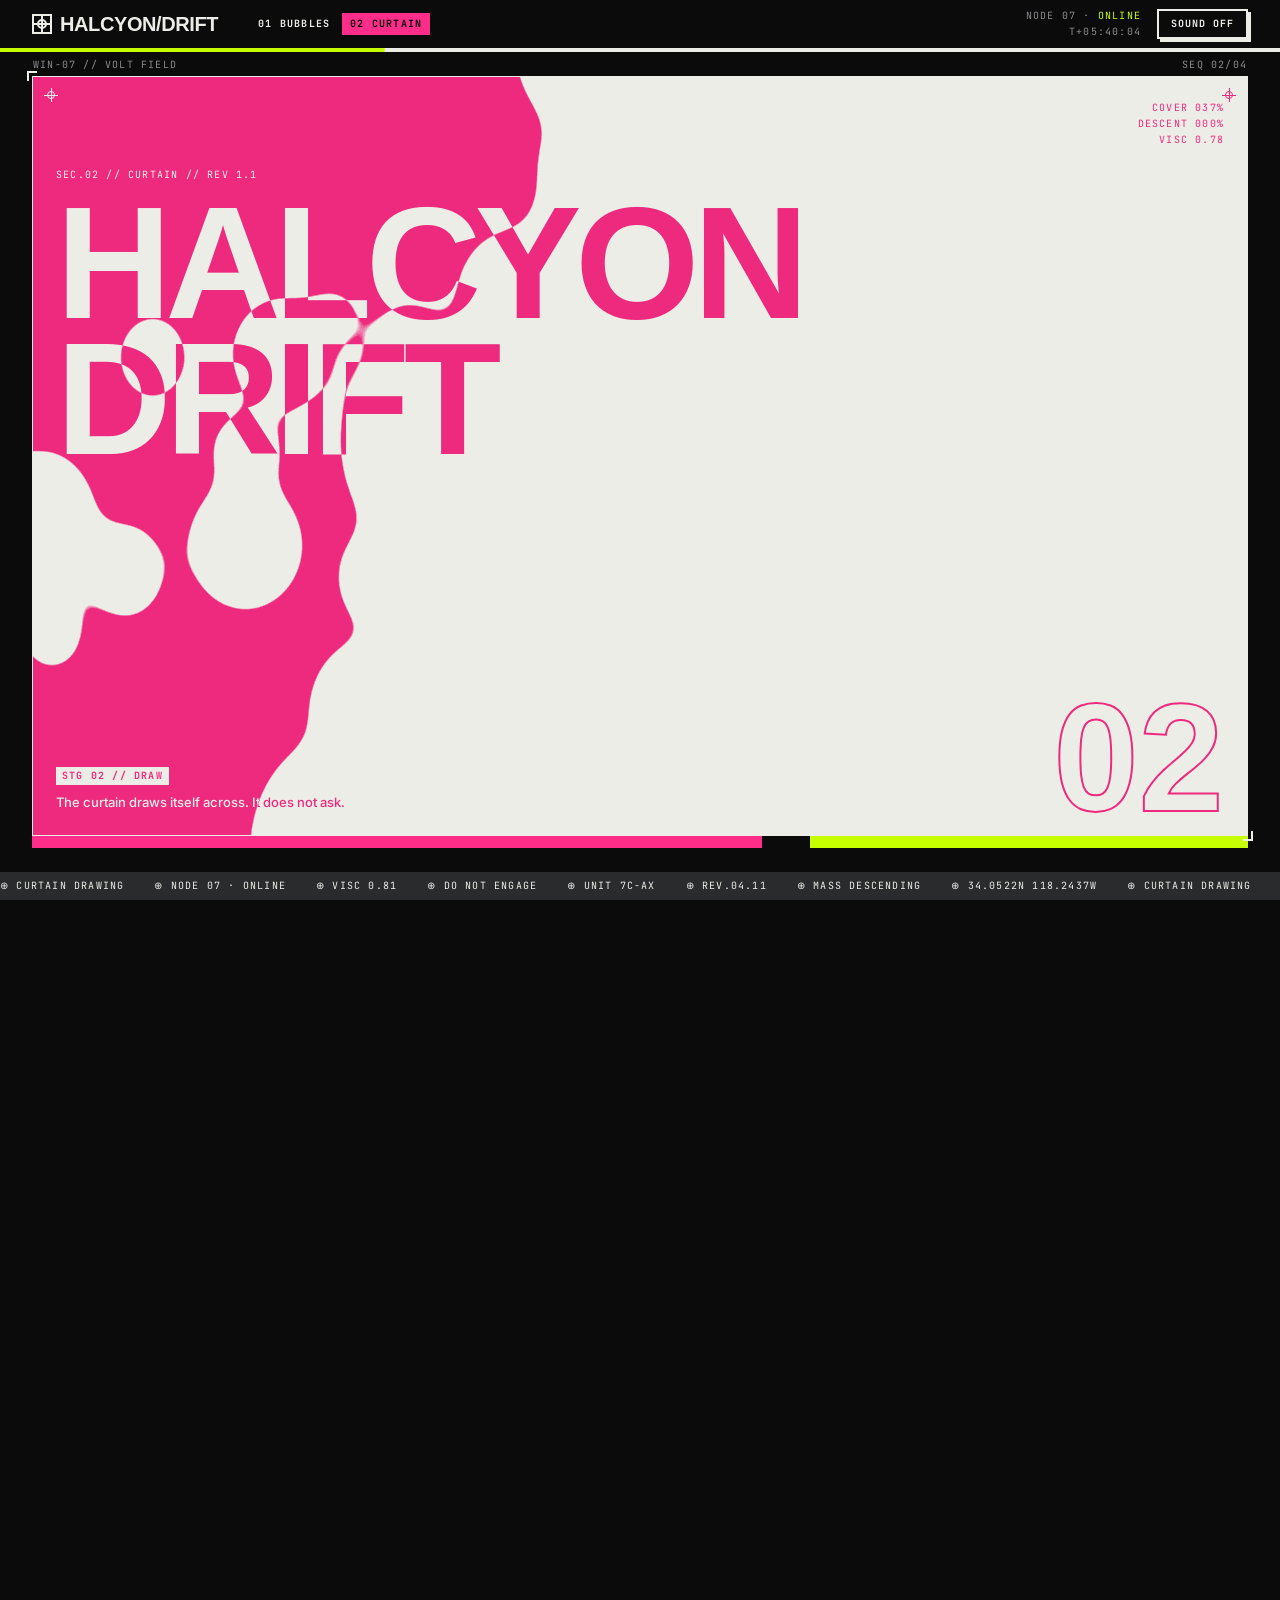
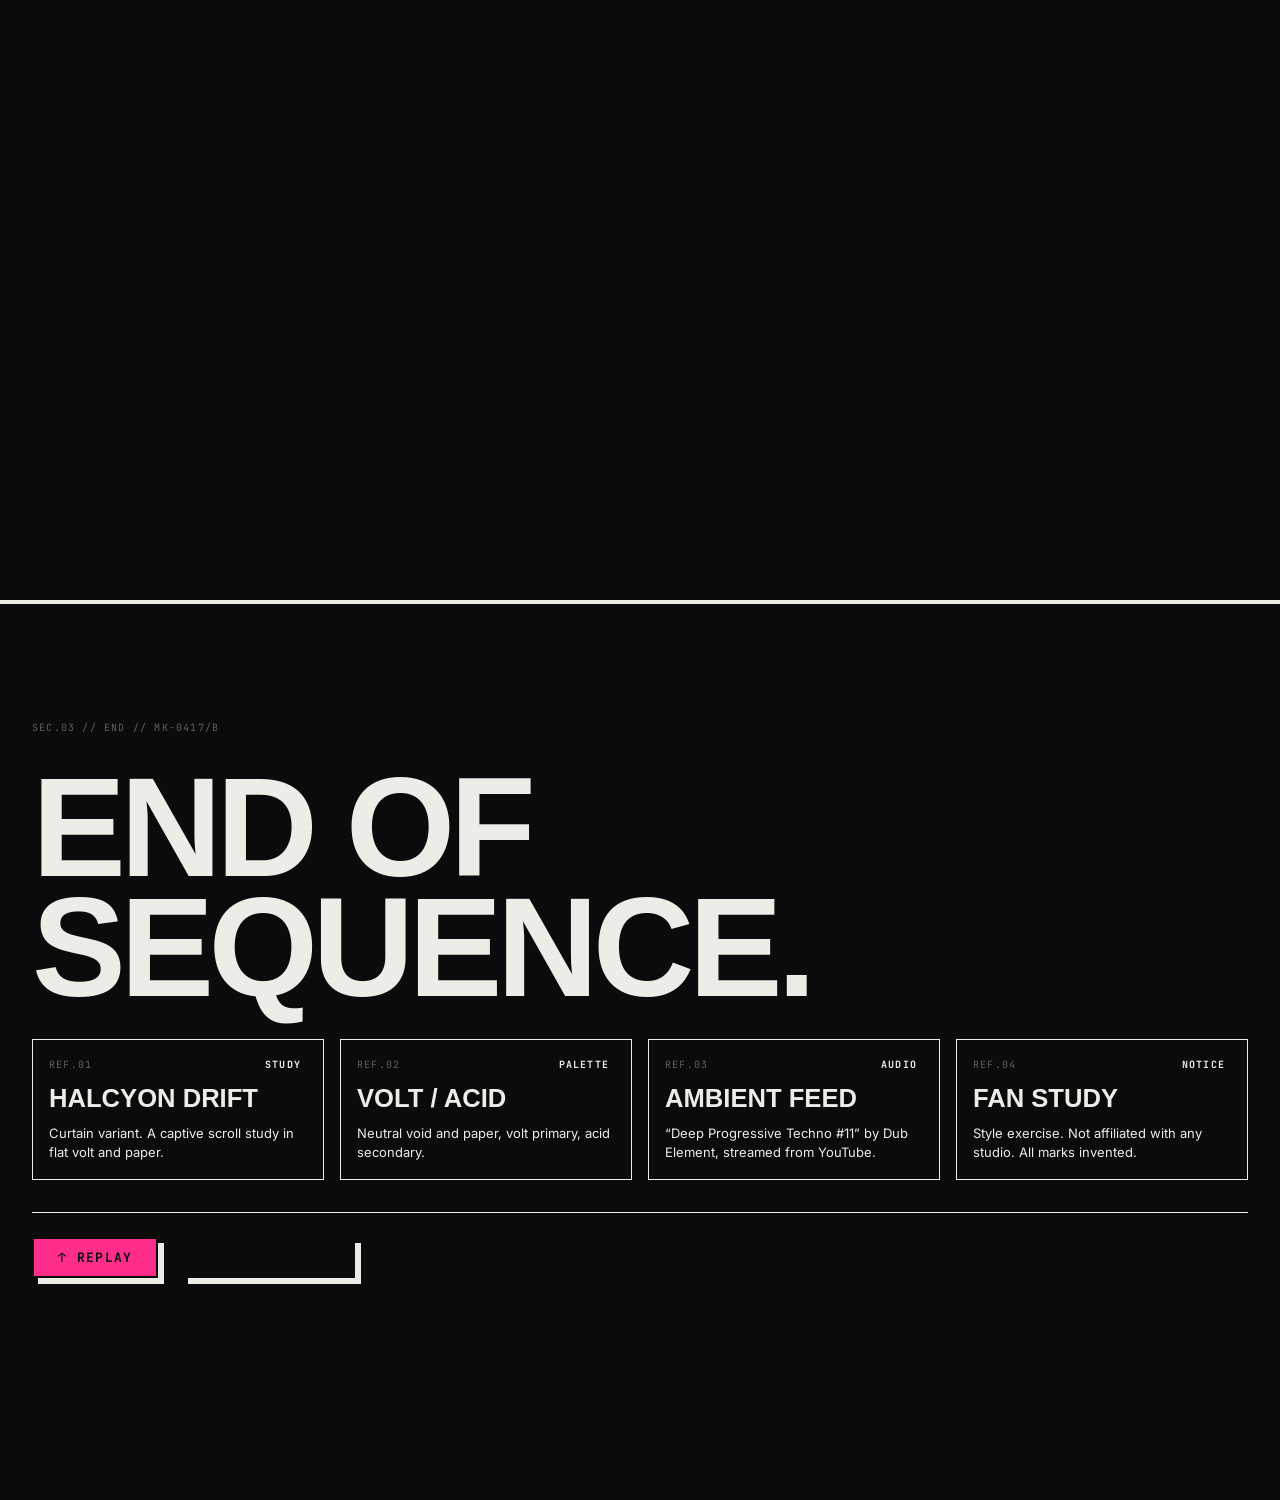
==== curtain/index.html @ 118d5974 "Restructure into bubbles/ and curtain/; restyle curtain to Graphic Realism guide - bubbles/: origina" ====
<!doctype html>
<html lang="en" class="no-js">
<head>
<meta charset="utf-8">
<meta name="viewport" content="width=device-width, initial-scale=1">
<title>Halcyon Drift — Curtain</title>
<meta name="description" content="Captive scroll sequence: a paper-white lava curtain draws across a volt window. Graphic Realism style study.">
<script>document.documentElement.classList.replace("no-js", "js");</script>

<!-- Display type is system Helvetica (see tokens.css); only body + mono are loaded -->
<link rel="preconnect" href="https://fonts.googleapis.com">
<link rel="preconnect" href="https://fonts.gstatic.com" crossorigin>
<link href="https://fonts.googleapis.com/css2?family=Inter:wght@400;500&family=JetBrains+Mono:wght@400;700&display=swap" rel="stylesheet">

<link rel="stylesheet" href="styles/tokens.css">
<link rel="stylesheet" href="styles/base.css">
<link rel="stylesheet" href="styles/components.css">
<link rel="stylesheet" href="styles/noise.css">
<link rel="stylesheet" href="styles/stage.css">

<script src="scripts/clock.js" defer></script>
<script src="scripts/curtain.js" defer></script>
<script src="scripts/audio.js" defer></script>
</head>
<body>

<!-- ================= NAV ================= -->
<header class="nav">
  <a class="mark" href="#top" aria-label="Halcyon Drift — back to top">
    <!-- Invented mark: square frame + ⊕ -->
    <svg viewBox="0 0 20 20" fill="none" stroke="currentColor" stroke-width="2" stroke-linecap="square" aria-hidden="true">
      <rect x="1" y="1" width="18" height="18"/><circle cx="10" cy="10" r="4"/><path d="M10 1v18M1 10h18"/>
    </svg>
    <b>HALCYON/DRIFT</b>
  </a>
  <ul class="nav-links">
    <li><a href="../bubbles/">01 Bubbles</a></li>
    <li><a href="./" aria-current="page">02 Curtain</a></li>
  </ul>
  <div class="nav-readout label">NODE 07 · <b>ONLINE</b><br><span data-clock>T+00:00:00</span></div>
  <button class="btn btn--sm" id="soundBtn" type="button" aria-pressed="false">Sound off</button>
  <span class="nav-progress" id="navProgress"></span>
</header>

<!-- ================= CAPTIVE SEQUENCE ================= -->
<main id="top">
<section class="sequence" id="sequence" aria-label="Curtain sequence">
  <div class="stage">
    <div class="window">
      <div class="goo" aria-hidden="true"><div class="goo-blur" id="goo"></div></div>

      <div class="ink">
        <span class="reg tl"><i></i></span><span class="reg tr"><i></i></span>

        <div class="title-block">
          <p class="label">SEC.02 // CURTAIN // REV 1.1</p>
          <h1 class="title">Halcyon<br>Drift</h1>
        </div>

        <div class="readout micro" id="readout">COVER 000%<br>DESCENT 000%<br>VISC 0.81</div>

        <!-- Captions: one per stage. data-at = where in the sequence (0 → 1) it belongs -->
        <div class="caps">
          <div class="cap reveal is-in" data-at="0"><span><span class="tag">STG 01 // Signal</span></span><p>Something is gathering at the edge of the frame.</p></div>
          <div class="cap reveal" data-at="0.333"><span><span class="tag">STG 02 // Draw</span></span><p>The curtain draws itself across. It does not ask.</p></div>
          <div class="cap reveal" data-at="0.666"><span><span class="tag">STG 03 // Flood</span></span><p>Total coverage. Signal lost in white.</p></div>
          <div class="cap reveal" data-at="1"><span><span class="tag">STG 04 // Fall</span></span><p>Gravity returns. The mass slides away to the left.</p></div>
        </div>

        <div class="numeral stage-num" id="stageNum" aria-hidden="true">01</div>
      </div>

      <div class="tint"></div>
      <div class="paper"></div>
    </div>

    <div class="frame" aria-hidden="true">
      <span class="frame-label label">WIN-07 // VOLT FIELD</span>
      <span class="frame-label-r label" id="seqCounter">SEQ 01/04</span>
    </div>

    <div class="stage-foot" aria-hidden="true">
      <div class="livery"></div>
      <div class="ticker"><div class="ticker-track" id="ticker"></div></div>
    </div>
  </div>
</section>

<!-- ================= OUTRO (light variant) ================= -->
<section class="outro theme-light">
  <div class="outro-inner">
    <p class="label">SEC.03 // END // MK-0417/B</p>
    <h2 class="outro-title">End of<br>sequence.</h2>

    <div class="grid outro-cards">
      <article class="card">
        <div class="card-head"><span class="label">REF.01</span><span class="tag">Study</span></div>
        <h3>Halcyon Drift</h3>
        <p>Curtain variant. A captive scroll study in flat volt and paper.</p>
      </article>
      <article class="card">
        <div class="card-head"><span class="label">REF.02</span><span class="tag">Palette</span></div>
        <h3>Volt / Acid</h3>
        <p>Neutral void and paper, volt primary, acid secondary.</p>
      </article>
      <article class="card">
        <div class="card-head"><span class="label">REF.03</span><span class="tag">Audio</span></div>
        <h3>Ambient feed</h3>
        <p>“Deep Progressive Techno #11” by Dub Element, streamed from YouTube.</p>
      </article>
      <article class="card">
        <div class="card-head"><span class="label">REF.04</span><span class="tag">Notice</span></div>
        <h3>Fan study</h3>
        <p>Style exercise. Not affiliated with any studio. All marks invented.</p>
      </article>
    </div>

    <div class="outro-actions">
      <a class="btn" href="#top">↑ Replay</a>
      <a class="btn btn--ghost" href="../bubbles/">01 // Bubbles</a>
      <div class="barcode" aria-hidden="true"></div>
    </div>
  </div>
</section>
</main>

<!-- ================= AUDIO FEED =================
     YouTube's terms require the player to stay visible (min 200×200) while it plays,
     so the feed is a small panel rather than a hidden player. -->
<aside class="audio" id="audio" aria-label="Audio feed">
  <div class="audio-head">
    <span class="label">AUDIO FEED // CH.07</span>
    <button class="audio-close" id="audioClose" type="button" aria-label="Turn sound off">✕</button>
  </div>
  <div class="audio-player"><div id="yt"></div></div>
  <p class="audio-foot label" id="audioNote">Dub Element — Deep Progressive Techno #11</p>
</aside>

<style>
/* Outro layout (page-specific) */
.outro { border-top: var(--rule-heavy); padding: calc(var(--nav-h) + var(--s-16)) var(--gutter) var(--s-16); min-height: 100vh; }
.outro-inner { display: grid; gap: var(--s-8); }
.outro-title { font-size: var(--fs-h1); }
.outro-cards > * { grid-column: span 12; }
@media (min-width: 640px)  { .outro-cards > * { grid-column: span 6; } }
@media (min-width: 1024px) { .outro-cards > * { grid-column: span 3; } }
.outro-actions { display: flex; flex-wrap: wrap; align-items: center; gap: var(--s-6); border-top: var(--rule); padding-top: var(--s-6); }
.outro-actions .barcode { margin-left: auto; }
.card p { font-size: var(--fs-small); max-width: 64ch; }
</style>
</body>
</html>
---- curtain/styles/tokens.css ----
/* =========================================================
   TOKENS — the only place colours live (style guide §2)
   ========================================================= */
:root {
  /* Neutrals */
  --c-paper:   #EDEDE8;
  --c-bone:    #D9D9D2;
  --c-steel:   #8A8C8E;
  --c-graphite:#2A2B2D;
  --c-void:    #0B0B0C;

  /* Accents — this page uses volt (primary) + acid (secondary) */
  --c-acid:    #C6FF00;
  --c-volt:    #FF2D8A;

  /* Role mapping (dark variant: the curtain stage sits on void) */
  --bg:        var(--c-void);
  --fg:        var(--c-paper);
  --muted:     var(--c-steel);
  --surface:   var(--c-graphite);
  --accent:    var(--c-volt);
  --accent-2:  var(--c-acid);
  --on-accent: var(--c-void);

  /* Blend-mask channels for the curtain window. These are NOT visible
     colours: the window is drawn as a black/white mask, then tinted
     with --accent (screen) and --fg (multiply) — see stage.css. */
  --mask-off:  #000000;
  --mask-on:   #FFFFFF;

  /* Type */
  --font-display: "Helvetica Neue", Helvetica, Arial, sans-serif; /* system Helvetica; Arial elsewhere */
  --font-body:    "Inter", "Helvetica Neue", Arial, sans-serif;
  --font-mono:    "JetBrains Mono", "IBM Plex Mono", ui-monospace, monospace;

  --fs-micro: 0.625rem;
  --fs-small: 0.8125rem;
  --fs-body:  1rem;
  --fs-h3:    clamp(1.25rem, 2vw, 1.75rem);
  --fs-h2:    clamp(2rem, 5vw, 4rem);
  --fs-h1:    clamp(3rem, 11vw, 10rem);

  /* Spacing — 4px grid */
  --s-1: 4px;  --s-2: 8px;  --s-3: 12px; --s-4: 16px;
  --s-6: 24px; --s-8: 32px; --s-12: 48px; --s-16: 64px; --s-24: 96px;
  --gutter: var(--s-4);

  /* Lines & shadows */
  --rule:        1px solid var(--fg);
  --rule-heavy:  4px solid var(--fg);
  --shadow-hard: 6px 6px 0 var(--fg);
  --radius: 0;

  /* Motion */
  --t-snap: 120ms;
  --t-cut:  steps(4, end);
  --ease:   cubic-bezier(0.2, 0, 0, 1);

  /* Layout */
  --nav-h: 52px;
}
@media (min-width: 768px) { :root { --gutter: var(--s-8); } }

/* Light variant for the outro */
.theme-light {
  --bg: var(--c-paper);
  --fg: var(--c-void);
  --surface: var(--c-bone);
  --muted: #5E6062; /* steel darkened for 4.5:1 on paper */
}
---- curtain/styles/base.css ----
/* =========================================================
   BASE — reset, type, grid (style guide §3, §4)
   ========================================================= */
*, *::before, *::after { box-sizing: border-box; margin: 0; padding: 0; border-radius: var(--radius); }
html { background: var(--bg); }
body {
  background: var(--bg);
  color: var(--fg);
  font-family: var(--font-body);
  font-size: var(--fs-body);
  line-height: 1.5;
  overflow-x: hidden;
  -webkit-font-smoothing: antialiased;
}
a { color: inherit; }

h1, h2 {
  font-family: var(--font-display);
  text-transform: uppercase;
  font-weight: 900;
  letter-spacing: -0.04em;
  line-height: 0.85;
}
h3 { font-family: var(--font-display); font-weight: 800; font-size: var(--fs-h3); text-transform: uppercase; line-height: 1; }

.label {
  font-family: var(--font-mono);
  font-size: var(--fs-micro);
  text-transform: uppercase;
  letter-spacing: 0.12em;
  color: var(--muted);
  line-height: 1.6;
}

.grid { display: grid; grid-template-columns: repeat(12, 1fr); gap: var(--s-4); }

:focus-visible { outline: 3px solid var(--accent-2); outline-offset: 3px; }

.sr-only {
  position: absolute; width: 1px; height: 1px; overflow: hidden;
  clip: rect(0 0 0 0); white-space: nowrap;
}

@media (prefers-reduced-motion: reduce) {
  *, *::before, *::after { animation: none !important; transition: none !important; }
  .reveal { clip-path: none; }
}
---- curtain/styles/components.css ----
/* =========================================================
   COMPONENTS — nav, buttons, tags, stripes, cards (§5)
   ========================================================= */

/* ---------- Navigation ---------- */
.nav {
  position: fixed; top: 0; left: 0; right: 0; z-index: 40;
  height: var(--nav-h);
  display: flex; align-items: center; gap: var(--s-4);
  padding: 0 var(--gutter);
  background: var(--c-void); color: var(--c-paper);
  border-bottom: 4px solid var(--c-paper);
}
.nav-progress { /* acid fill riding on the heavy rule */
  position: absolute; left: 0; right: 0; bottom: -4px; height: 4px;
  background: var(--accent-2); transform-origin: left; transform: scaleX(0);
}
.mark { display: flex; align-items: center; gap: var(--s-2); text-decoration: none; }
.mark svg { width: 20px; height: 20px; }
.mark b { font-family: var(--font-display); font-weight: 900; font-size: 20px; letter-spacing: -0.02em; }
.nav-links { display: flex; gap: var(--s-1); list-style: none; margin-left: var(--s-4); }
.nav-links a {
  display: block; padding: var(--s-1) var(--s-2);
  font: 700 var(--fs-micro)/1.4 var(--font-mono); letter-spacing: 0.12em; text-transform: uppercase;
  text-decoration: none;
}
.nav-links a:hover { background: var(--c-graphite); }
.nav-links a[aria-current="page"] { background: var(--accent); color: var(--on-accent); }
.nav-readout { margin-left: auto; text-align: right; color: var(--c-steel); }
.nav-readout b { color: var(--accent-2); font-weight: 400; }

/* ---------- Buttons ---------- */
.btn {
  display: inline-block; cursor: pointer; text-decoration: none;
  font: 700 var(--fs-small)/1 var(--font-mono); text-transform: uppercase; letter-spacing: 0.1em;
  padding: var(--s-3) var(--s-6);
  background: var(--accent); color: var(--on-accent);
  border: 2px solid var(--fg); box-shadow: var(--shadow-hard);
  transition: transform var(--t-snap) var(--ease), box-shadow var(--t-snap) var(--ease);
}
.btn:hover  { transform: translate(-2px, -2px); box-shadow: 8px 8px 0 var(--fg); }
.btn:active { transform: translate(6px, 6px); box-shadow: 0 0 0 var(--fg); }
.btn--ghost { background: transparent; color: var(--fg); }
.btn--sm { font-size: var(--fs-micro); padding: var(--s-2) var(--s-3); box-shadow: 3px 3px 0 var(--c-paper); border-color: var(--c-paper); }
.btn--sm:hover { box-shadow: 4px 4px 0 var(--c-paper); }
.btn--sm[aria-pressed="false"] { background: transparent; color: var(--c-paper); }

/* ---------- Tags ---------- */
.tag {
  display: inline-block;
  font: 700 var(--fs-micro)/1 var(--font-mono); text-transform: uppercase; letter-spacing: 0.12em;
  padding: 4px 6px; background: var(--fg); color: var(--bg);
}
.tag--accent { background: var(--accent); color: var(--on-accent); }

/* ---------- Stripes ---------- */
.livery { height: 12px; background:
  linear-gradient(90deg, var(--accent) 0 60%, var(--c-void) 60% 64%, var(--accent-2) 64% 100%); }

/* ---------- Ticker ---------- */
.ticker {
  height: 28px; display: flex; align-items: center; overflow: hidden; white-space: nowrap;
  background: var(--c-graphite); color: var(--c-paper);
  font: 400 var(--fs-micro)/1 var(--font-mono); letter-spacing: 0.12em; text-transform: uppercase;
}
.ticker-track { display: inline-flex; animation: ticker 30s linear infinite; }
.ticker-track span { padding-right: 3em; }
@keyframes ticker { to { transform: translateX(-50%); } }

/* ---------- Panels & cards ---------- */
.panel { border: var(--rule); padding: var(--s-6); background: var(--bg); position: relative; }
.panel::before, .panel::after {
  content: ""; position: absolute; width: 10px; height: 10px; border: 2px solid var(--fg);
}
.panel::before { top: -6px; left: -6px; border-right: 0; border-bottom: 0; }
.panel::after  { bottom: -6px; right: -6px; border-left: 0; border-top: 0; }

.card { border: var(--rule); padding: var(--s-4); display: flex; flex-direction: column; gap: var(--s-3);
        transition: box-shadow var(--t-snap) var(--ease), transform var(--t-snap) var(--ease); }
.card:hover { box-shadow: var(--shadow-hard); transform: translate(-2px, -2px); }
.card-head { display: flex; justify-content: space-between; align-items: center; gap: var(--s-2); }

/* ---------- Big numeral ---------- */
.numeral { font: 900 var(--fs-h1)/0.8 var(--font-display);
           color: transparent; -webkit-text-stroke: 2px var(--fg); }

/* ---------- Reveal (clip in from one side) ---------- */
.reveal { clip-path: inset(0 100% 0 0); transition: clip-path 300ms var(--ease); }
.reveal.is-in { clip-path: inset(0 0 0 0); }

@media (max-width: 600px) {
  .nav-readout { display: none; }
  .nav-links { margin-left: auto; }
  .mark b { display: none; }
}
---- curtain/styles/noise.css ----
/* =========================================================
   NOISE KIT — barcodes, registration marks, micro-copy (§6)
   ========================================================= */
.barcode { width: 120px; height: 32px; background: repeating-linear-gradient(90deg,
  var(--fg) 0 2px, transparent 2px 4px, var(--fg) 4px 5px, transparent 5px 8px,
  var(--fg) 8px 11px, transparent 11px 13px); }

.reg { position: absolute; width: 14px; height: 14px; }
.reg::before, .reg::after { content: ""; position: absolute; background: currentColor; }
.reg::before { left: 50%; top: 0; bottom: 0; width: 1px; }
.reg::after  { top: 50%; left: 0; right: 0; height: 1px; }
.reg i { position: absolute; inset: 3px; border: 1px solid currentColor; border-radius: 50%; } /* ⊕ ring */

.micro { font: 400 var(--fs-micro)/1.6 var(--font-mono); text-transform: uppercase; letter-spacing: 0.12em; text-align: right; }
---- curtain/styles/stage.css ----
/* =========================================================
   STAGE — the captive scroll "window"
   The window is drawn as a black/white MASK, then coloured:
     .goo    white blobs on black; blur + contrast melts them into
             one hard-edged, flat shape (the output has no blur or glow)
     .ink    white type, "difference" blend → inverts over blobs
     .tint   --accent with "screen"   → black becomes volt
     .paper  --fg with "multiply"     → white becomes paper (not pure #FFF)
   ========================================================= */
.sequence { position: relative; height: 600vh; }
.stage {
  position: sticky; top: 0;
  height: 100vh; height: 100svh;
  overflow: hidden;
  background: var(--bg);
}

/* Frame: the window sits inside the void surround */
.window, .frame {
  position: absolute;
  top: calc(var(--nav-h) + var(--s-6));
  left: var(--gutter); right: var(--gutter);
  bottom: calc(12px + 28px + var(--s-6)); /* livery + ticker + gap */
}
.window { overflow: hidden; isolation: isolate; background: var(--mask-off); }
.frame { pointer-events: none; border: var(--rule); z-index: 2; }
.frame::before, .frame::after { content: ""; position: absolute; width: 10px; height: 10px; border: 2px solid var(--fg); }
.frame::before { top: -6px; left: -6px; border-right: 0; border-bottom: 0; }
.frame::after  { bottom: -6px; right: -6px; border-left: 0; border-top: 0; }
.frame-label { position: absolute; top: -20px; left: 0; color: var(--muted); }
.frame-label-r { position: absolute; top: -20px; right: 0; color: var(--muted); }

.stage-foot { position: absolute; left: 0; right: 0; bottom: 0; }
.stage-foot .livery { margin: 0 var(--gutter) var(--s-6); }

.goo { position: absolute; inset: 0; background: var(--mask-off); filter: contrast(28); }
.goo-blur { position: absolute; inset: 0; filter: blur(18px); }
.goo .b {
  position: absolute; left: 0; top: 0; width: 100px; height: 100px;
  border-radius: 50%; background: var(--mask-on); will-change: transform;
}
.goo .curtain {
  position: absolute; left: 0; top: 0; background: var(--mask-on);
  transform-origin: 0 0; border-top-left-radius: 45vmin; will-change: transform;
}
.ink   { position: absolute; inset: 0; mix-blend-mode: difference; color: var(--mask-on); pointer-events: none; }
.tint  { position: absolute; inset: 0; background: var(--accent); mix-blend-mode: screen; pointer-events: none; }
.paper { position: absolute; inset: 0; background: var(--fg); mix-blend-mode: multiply; pointer-events: none; }

/* ---------- Ink layer (everything uses --mask-on; it is recoloured by the blend) ---------- */
.ink .label { color: var(--mask-on); }
.ink .tag { background: var(--mask-on); color: var(--mask-off); }
.ink .numeral { -webkit-text-stroke-color: var(--mask-on); }
.ink .reg { color: var(--mask-on); }

.title-block { position: absolute; left: var(--s-6); top: 12%; }
.title-block .label { margin-bottom: var(--s-3); }
.title {
  font-size: clamp(52px, 12.5vw, 210px);
  animation: cut-in 360ms var(--t-cut) 120ms both;
}
@keyframes cut-in {
  0%   { clip-path: inset(0 100% 0 0); }
  25%  { clip-path: inset(0 60% 40% 0); }
  50%  { clip-path: inset(30% 20% 0 0); }
  75%  { clip-path: inset(0 0 10% 0); }
  100% { clip-path: inset(0 0 0 0); }
}

.readout { position: absolute; top: var(--s-6); right: var(--s-6); }

.caps { position: absolute; left: var(--s-6); bottom: var(--s-6); width: min(380px, calc(100% - 2 * var(--s-6))); min-height: 64px; }
.cap { position: absolute; left: 0; right: 0; bottom: 0; display: grid; gap: var(--s-2); }
.cap p { font: 500 var(--fs-small)/1.5 var(--font-body); }
.js .cap:not(.is-in) { visibility: hidden; }
.cap.reveal { transition: clip-path 200ms var(--t-cut); }

.stage-num { position: absolute; right: var(--s-6); bottom: var(--s-4); font-size: clamp(64px, 12vw, 180px); }

.reg.tl { top: var(--s-3); left: var(--s-3); }
.reg.tr { top: var(--s-3); right: var(--s-3); }

/* ---------- Audio feed panel ---------- */
.audio {
  position: fixed; right: var(--gutter); bottom: calc(12px + 28px + var(--s-6) + var(--s-4));
  z-index: 30; width: 216px;
  border: var(--rule); background: var(--c-void); color: var(--c-paper);
  box-shadow: 6px 6px 0 var(--accent);
  transform: translateX(calc(100% + var(--gutter) + 12px));
  transition: transform 200ms var(--t-cut);
}
.audio.is-open { transform: none; }
.audio-head { display: flex; justify-content: space-between; align-items: center; padding: var(--s-2); border-bottom: var(--rule); }
.audio-head .label { color: var(--c-paper); }
.audio-close { background: none; border: 0; color: var(--c-paper); font: 700 var(--fs-micro)/1 var(--font-mono); cursor: pointer; padding: var(--s-1); }
.audio-player { width: 200px; height: 200px; margin: var(--s-2); background: var(--c-graphite); }
.audio-player iframe { display: block; width: 200px; height: 200px; }
.audio-foot { padding: 0 var(--s-2) var(--s-2); }

@media (max-width: 600px) {
  .title-block { left: var(--s-4); top: 8%; }
  .readout, .reg.tr { display: none; }
  .caps { left: var(--s-4); bottom: var(--s-4); }
  .stage-num { bottom: auto; top: var(--s-4); right: var(--s-4); }
}
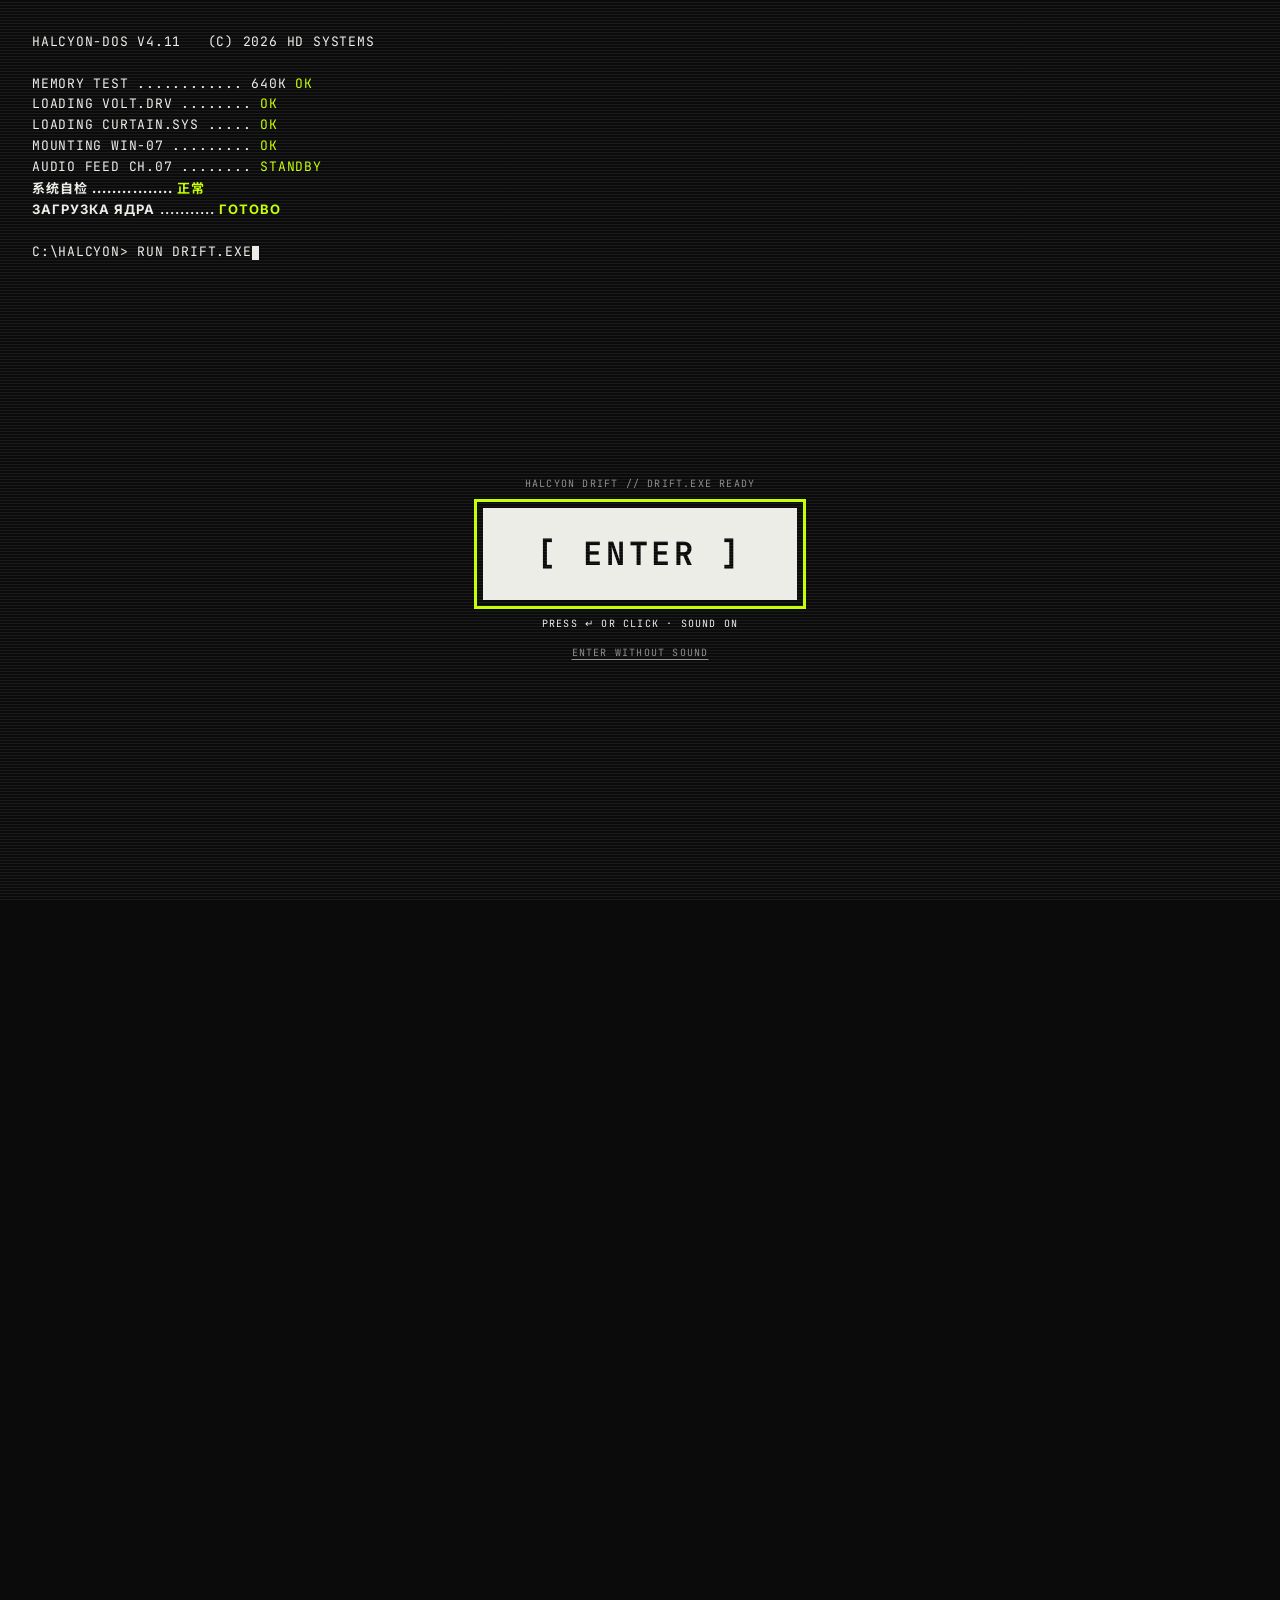
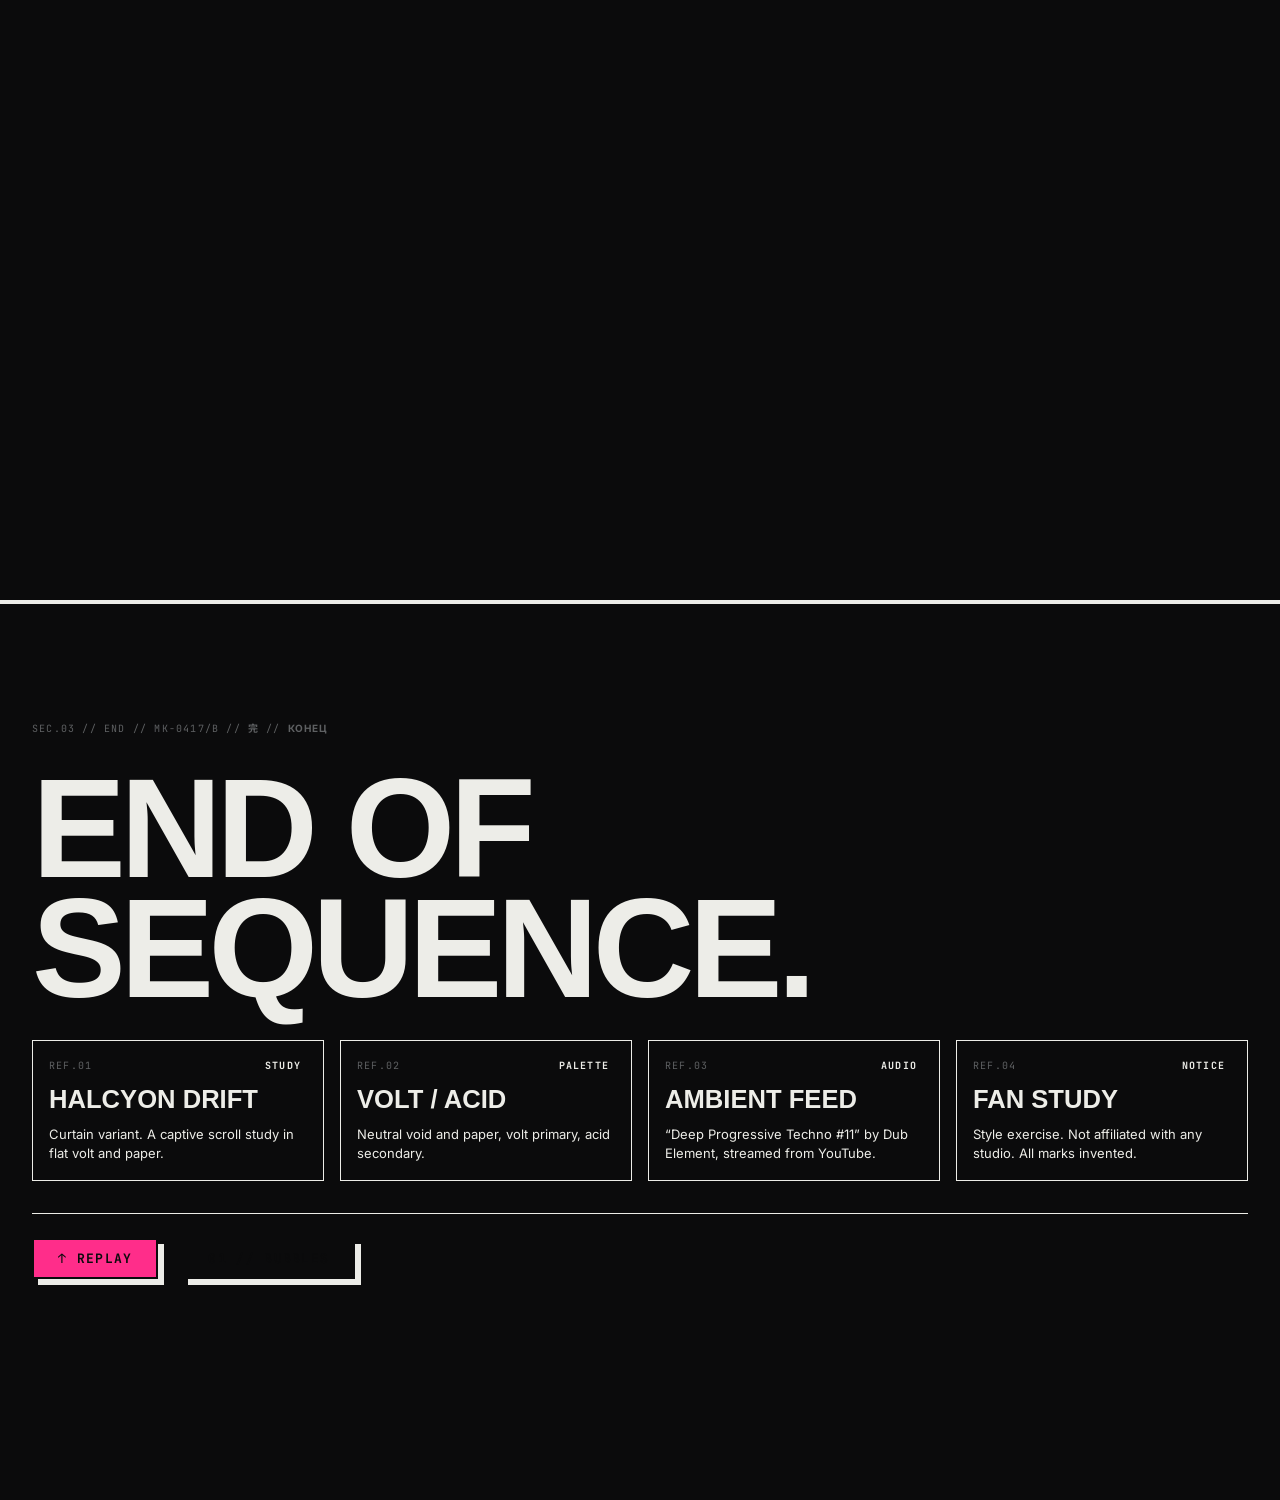
==== commit e48497cb: "Curtain: DOS boot terminal gate, scoped scanlines, zh/ru flavour text - Boot terminal types a log th" ====
--- a/curtain/index.html
+++ b/curtain/index.html
@@ -10,19 +10,35 @@
 <!-- Display type is system Helvetica (see tokens.css); only body + mono are loaded -->
 <link rel="preconnect" href="https://fonts.googleapis.com">
 <link rel="preconnect" href="https://fonts.gstatic.com" crossorigin>
-<link href="https://fonts.googleapis.com/css2?family=Inter:wght@400;500&family=JetBrains+Mono:wght@400;700&display=swap" rel="stylesheet">
+<link href="https://fonts.googleapis.com/css2?family=Inter:wght@400;500;700&family=JetBrains+Mono:wght@400;700&family=Noto+Sans+SC:wght@500;700&display=swap" rel="stylesheet">
 
 <link rel="stylesheet" href="styles/tokens.css">
 <link rel="stylesheet" href="styles/base.css">
 <link rel="stylesheet" href="styles/components.css">
 <link rel="stylesheet" href="styles/noise.css">
 <link rel="stylesheet" href="styles/stage.css">
+<link rel="stylesheet" href="styles/boot.css">
 
 <script src="scripts/clock.js" defer></script>
 <script src="scripts/curtain.js" defer></script>
 <script src="scripts/audio.js" defer></script>
+<script src="scripts/boot.js" defer></script>
+<script src="scripts/flavour.js" defer></script>
 </head>
 <body>
+
+<!-- ================= BOOT TERMINAL =================
+     Shown first (JS only). Pressing ENTER is the visitor's first
+     interaction, which is what lets the audio start with sound. -->
+<div class="boot scanlines" id="boot" role="dialog" aria-modal="true" aria-labelledby="bootTitle">
+  <pre class="boot-log" id="bootLog" aria-live="polite"></pre>
+  <div class="boot-gate" id="bootGate">
+    <p class="boot-title" id="bootTitle">HALCYON DRIFT // DRIFT.EXE READY</p>
+    <button class="boot-enter" id="bootEnter" type="button">[ ENTER ]</button>
+    <p class="boot-hint">PRESS ↵ OR CLICK · SOUND ON</p>
+    <button class="boot-muted" id="bootMuted" type="button">Enter without sound</button>
+  </div>
+</div>
 
 <!-- ================= NAV ================= -->
 <header class="nav">
@@ -55,16 +71,18 @@
         <div class="title-block">
           <p class="label">SEC.02 // CURTAIN // REV 1.1</p>
           <h1 class="title">Halcyon<br>Drift</h1>
+          <!-- Swaps between Chinese and Cyrillic every few seconds (scripts/flavour.js) -->
+          <p class="flavour fl-zh" id="flavour" lang="zh-Hans">宁静漂流 // 幕布序列 07</p>
         </div>
 
         <div class="readout micro" id="readout">COVER 000%<br>DESCENT 000%<br>VISC 0.81</div>
 
         <!-- Captions: one per stage. data-at = where in the sequence (0 → 1) it belongs -->
         <div class="caps">
-          <div class="cap reveal is-in" data-at="0"><span><span class="tag">STG 01 // Signal</span></span><p>Something is gathering at the edge of the frame.</p></div>
-          <div class="cap reveal" data-at="0.333"><span><span class="tag">STG 02 // Draw</span></span><p>The curtain draws itself across. It does not ask.</p></div>
-          <div class="cap reveal" data-at="0.666"><span><span class="tag">STG 03 // Flood</span></span><p>Total coverage. Signal lost in white.</p></div>
-          <div class="cap reveal" data-at="1"><span><span class="tag">STG 04 // Fall</span></span><p>Gravity returns. The mass slides away to the left.</p></div>
+          <div class="cap reveal is-in" data-at="0"><span><span class="tag">STG 01 // Signal</span></span><p>Something is gathering at the edge of the frame.</p><p class="flavour fl-zh" lang="zh-Hans">边缘有东西正在聚集。</p></div>
+          <div class="cap reveal" data-at="0.333"><span><span class="tag">STG 02 // Draw</span></span><p>The curtain draws itself across. It does not ask.</p><p class="flavour fl-ru" lang="ru">Занавес задёргивается. Без спроса.</p></div>
+          <div class="cap reveal" data-at="0.666"><span><span class="tag">STG 03 // Flood</span></span><p>Total coverage. Signal lost in white.</p><p class="flavour fl-zh" lang="zh-Hans">全面覆盖。信号消失于白色之中。</p></div>
+          <div class="cap reveal" data-at="1"><span><span class="tag">STG 04 // Fall</span></span><p>Gravity returns. The mass slides away to the left.</p><p class="flavour fl-ru" lang="ru">Гравитация возвращается. Масса уходит влево.</p></div>
         </div>
 
         <div class="numeral stage-num" id="stageNum" aria-hidden="true">01</div>
@@ -72,6 +90,7 @@
 
       <div class="tint"></div>
       <div class="paper"></div>
+      <div class="scanlines-layer" aria-hidden="true"></div>
     </div>
 
     <div class="frame" aria-hidden="true">
@@ -89,7 +108,7 @@
 <!-- ================= OUTRO (light variant) ================= -->
 <section class="outro theme-light">
   <div class="outro-inner">
-    <p class="label">SEC.03 // END // MK-0417/B</p>
+    <p class="label">SEC.03 // END // MK-0417/B // <span class="fl-zh" lang="zh-Hans">完</span> // <span class="fl-ru" lang="ru">Конец</span></p>
     <h2 class="outro-title">End of<br>sequence.</h2>
 
     <div class="grid outro-cards">
--- a/curtain/styles/tokens.css
+++ b/curtain/styles/tokens.css
@@ -28,9 +28,16 @@
   --mask-off:  #000000;
   --mask-on:   #FFFFFF;
 
+  /* Monitor scanline stripe (void at low opacity) */
+  --scan:      rgb(11 11 12 / 0.14);
+  --scan-dark: rgb(237 237 232 / 0.07); /* paper stripes, for dark monitors */
+
   /* Type */
   --font-display: "Helvetica Neue", Helvetica, Arial, sans-serif; /* system Helvetica; Arial elsewhere */
   --font-body:    "Inter", "Helvetica Neue", Arial, sans-serif;
+  /* Flavour text — alternates Chinese and Cyrillic */
+  --font-zh:      "Noto Sans SC", "PingFang SC", "Microsoft YaHei", sans-serif;
+  --font-ru:      "Inter", "Helvetica Neue", Arial, sans-serif;
   --font-mono:    "JetBrains Mono", "IBM Plex Mono", ui-monospace, monospace;
 
   --fs-micro: 0.625rem;
--- a/curtain/styles/noise.css
+++ b/curtain/styles/noise.css
@@ -12,3 +12,17 @@
 .reg i { position: absolute; inset: 3px; border: 1px solid currentColor; border-radius: 50%; } /* ⊕ ring */
 
 .micro { font: 400 var(--fs-micro)/1.6 var(--font-mono); text-transform: uppercase; letter-spacing: 0.12em; text-align: right; }
+
+/* Scanlines — ONLY for "monitor" surfaces (boot terminal, curtain window).
+   Hard-stop stripes, no blur. Use .scanlines on an element, or drop a
+   .scanlines-layer div inside a positioned container. */
+.scanlines { position: relative; }
+.scanlines::after, .scanlines-layer {
+  content: ""; position: absolute; inset: 0; pointer-events: none; z-index: 5;
+  background: repeating-linear-gradient(0deg, var(--scan) 0 1px, transparent 1px 3px);
+}
+
+/* Flavour text — Chinese (sans) and Cyrillic, alternated across the page */
+.fl-zh { font-family: var(--font-zh); font-weight: 700; letter-spacing: 0.08em; }
+.fl-ru { font-family: var(--font-ru); font-weight: 700; letter-spacing: 0.08em; text-transform: uppercase; }
+.flavour { font-size: var(--fs-micro); line-height: 1.6; }
--- a/curtain/styles/stage.css
+++ b/curtain/styles/stage.css
@@ -57,14 +57,24 @@
 .title-block .label { margin-bottom: var(--s-3); }
 .title {
   font-size: clamp(52px, 12.5vw, 210px);
-  animation: cut-in 360ms var(--t-cut) 120ms both;
 }
+/* Launch sequence: everything cuts in once the terminal is dismissed
+   (or immediately if there's no JS / no terminal) */
+.js:not(.launched) .nav,
+.js:not(.launched) .frame,
+.js:not(.launched) .window,
+.js:not(.launched) .stage-foot { visibility: hidden; }
+.launched .nav        { animation: cut-in 240ms var(--t-cut) 0ms both; }
+.launched .window     { animation: cut-in 320ms var(--t-cut) 80ms both; }
+.launched .frame      { animation: cut-in 320ms var(--t-cut) 120ms both; }
+.launched .title      { animation: cut-in 360ms var(--t-cut) 360ms both; }
+.launched .stage-foot { animation: cut-in 240ms var(--t-cut) 200ms both; }
 @keyframes cut-in {
   0%   { clip-path: inset(0 100% 0 0); }
   25%  { clip-path: inset(0 60% 40% 0); }
   50%  { clip-path: inset(30% 20% 0 0); }
   75%  { clip-path: inset(0 0 10% 0); }
-  100% { clip-path: inset(0 0 0 0); }
+  100% { clip-path: inset(-200px); } /* open wide so labels outside the box stay visible */
 }
 
 .readout { position: absolute; top: var(--s-6); right: var(--s-6); }
@@ -72,6 +82,10 @@
 .caps { position: absolute; left: var(--s-6); bottom: var(--s-6); width: min(380px, calc(100% - 2 * var(--s-6))); min-height: 64px; }
 .cap { position: absolute; left: 0; right: 0; bottom: 0; display: grid; gap: var(--s-2); }
 .cap p { font: 500 var(--fs-small)/1.5 var(--font-body); }
+.cap p.flavour { font-size: var(--fs-micro); font-weight: 700; }
+.cap p.fl-zh { font-family: var(--font-zh); }
+.cap p.fl-ru { font-family: var(--font-ru); }
+.title-block .flavour { margin-top: var(--s-4); }
 .js .cap:not(.is-in) { visibility: hidden; }
 .cap.reveal { transition: clip-path 200ms var(--t-cut); }
 
--- a/curtain/styles/boot.css
+++ b/curtain/styles/boot.css
@@ -0,0 +1,58 @@
+/* =========================================================
+   BOOT TERMINAL — DOS-style gate shown before launch
+   ========================================================= */
+.boot { display: none; }
+.js .boot {
+  display: grid;
+  position: fixed; inset: 0; z-index: 100;
+  background: var(--c-void); color: var(--c-paper);
+  font: 400 var(--fs-small)/1.6 var(--font-mono);
+  text-transform: uppercase; letter-spacing: 0.06em;
+  padding: var(--s-8) var(--gutter);
+  grid-template-rows: auto 1fr;
+}
+.js .boot.is-gone { display: none; }
+
+.boot-log { font: inherit; white-space: pre-wrap; margin: 0; min-height: 18em; }
+.boot-log .ok { color: var(--accent-2); }
+.boot-log .cursor { display: inline-block; width: 0.6em; height: 1.1em; vertical-align: text-bottom;
+                    background: var(--c-paper); animation: blink 1s steps(1, end) infinite; }
+@keyframes blink { 50% { opacity: 0; } }
+
+.boot-gate {
+  align-self: center; justify-self: center;
+  display: grid; justify-items: center; gap: var(--s-4);
+  text-align: center;
+  visibility: hidden;
+}
+.boot-gate.is-ready { visibility: visible; animation: cut-in 240ms var(--t-cut) both; }
+.boot-title { color: var(--c-steel); font-size: var(--fs-micro); letter-spacing: 0.12em; }
+
+/* DOS double-line box */
+.boot-enter {
+  font: 700 clamp(1.25rem, 4vw, 2rem)/1 var(--font-mono); letter-spacing: 0.12em;
+  padding: var(--s-6) var(--s-12);
+  background: var(--c-void); color: var(--c-paper);
+  border: 6px double var(--c-paper);
+  cursor: pointer;
+}
+.boot-enter:hover, .boot-enter:focus-visible { background: var(--c-paper); color: var(--c-void); }
+.boot-enter:focus-visible { outline: 3px solid var(--accent-2); outline-offset: 6px; }
+.boot-hint { font-size: var(--fs-micro); letter-spacing: 0.12em; }
+.boot-muted {
+  background: none; border: 0; color: var(--c-steel); cursor: pointer;
+  font: 400 var(--fs-micro)/1 var(--font-mono); letter-spacing: 0.12em; text-transform: uppercase;
+  text-decoration: underline; text-underline-offset: 3px;
+}
+.boot-muted:hover { color: var(--c-paper); }
+
+/* Exit: CRT switch-off — collapse to a line, then gone */
+.boot.is-leaving { animation: crt-off 260ms var(--t-cut) forwards; }
+@keyframes crt-off {
+  0%   { clip-path: inset(0 0 0 0); }
+  60%  { clip-path: inset(49.5% 0 49.5% 0); }
+  100% { clip-path: inset(50% 50% 50% 50%); }
+}
+
+/* Light stripes on the dark terminal */
+.boot.scanlines::after { --scan: var(--scan-dark); }
